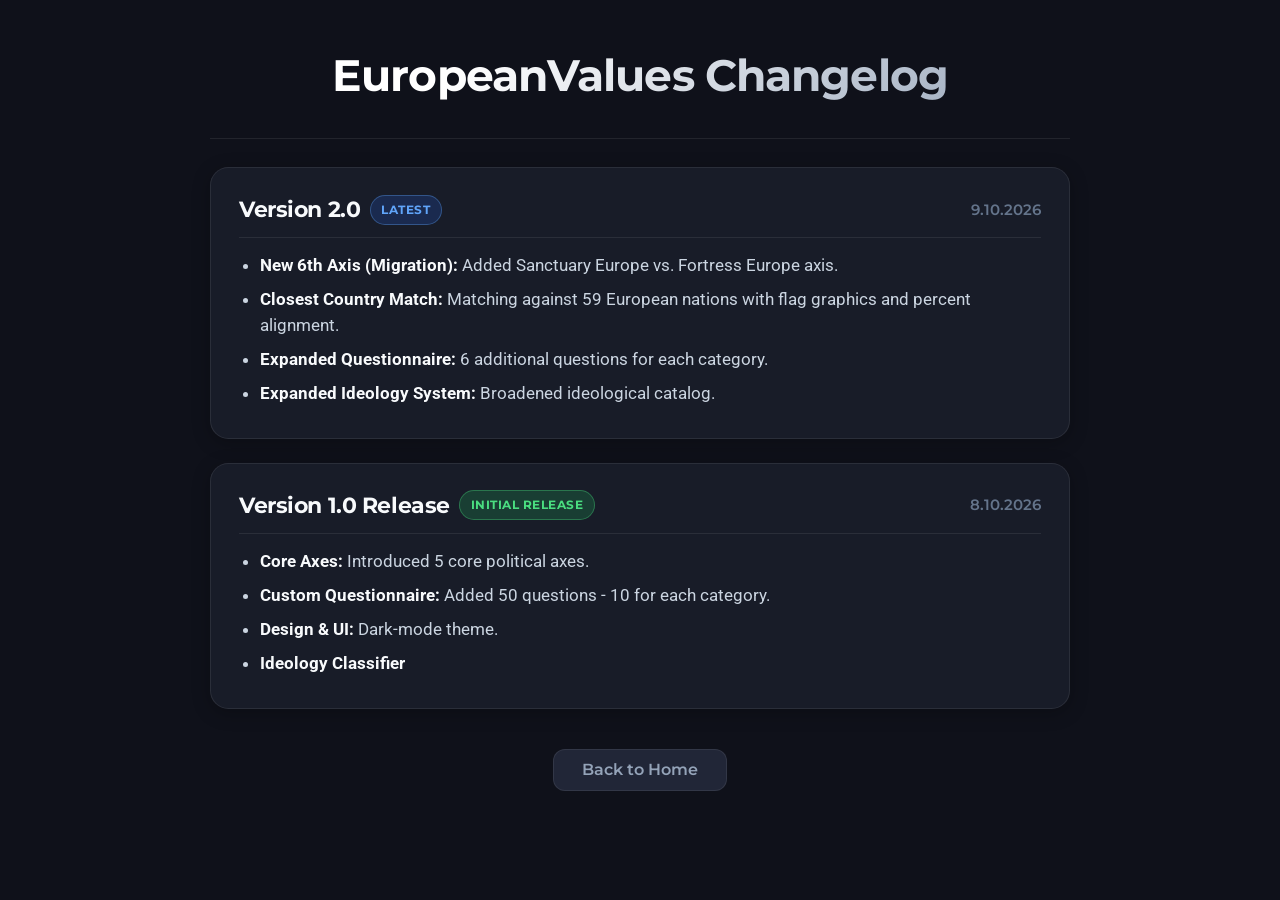
==== changelog.html @ 8a58970c "Add files via upload" ====
<!DOCTYPE html>
<html lang="en">
<head>
    <link href="https://fonts.googleapis.com/css?family=Montserrat:300,400,600,700|Roboto:400,500,700" rel="stylesheet">
    <link href="style.css" rel="stylesheet" type="text/css">
    <title>EuropeanValues - Changelog</title>
    <link rel="icon" type="x-icon" href="icon.svg">
    <link rel="shortcut icon" type="x-icon" href="icon.svg">
    <meta charset="utf-8">
    <meta name="viewport" content="width=device-width, initial-scale=1.0">
    <style>
        .changelog-container {
            display: flex;
            flex-direction: column;
            gap: 1.5rem;
            margin-top: 1.75rem;
            margin-bottom: 2.5rem;
        }
        .changelog-card {
            background-color: var(--bg-surface);
            border: 1px solid var(--border-subtle);
            border-radius: 1.15rem;
            padding: 1.5rem 1.75rem;
            box-shadow: 0 4px 18px rgba(0, 0, 0, 0.25);
            transition: border-color 0.2s ease, transform 0.2s ease;
        }
        .changelog-card:hover {
            border-color: var(--border-active);
        }
        .changelog-header {
            display: flex;
            justify-content: space-between;
            align-items: center;
            flex-wrap: wrap;
            gap: 0.5rem;
            margin-bottom: 0.85rem;
            border-bottom: 1px solid var(--border-subtle);
            padding-bottom: 0.65rem;
        }
        .changelog-title {
            font-family: 'Montserrat', sans-serif;
            font-size: 1.35rem;
            font-weight: 700;
            color: var(--text-primary);
            margin: 0;
            display: flex;
            align-items: center;
            gap: 0.6rem;
        }
        .tag-badge {
            font-size: 0.78rem;
            font-weight: 700;
            padding: 0.25rem 0.65rem;
            border-radius: 9999px;
            text-transform: uppercase;
            letter-spacing: 0.04em;
        }
        .tag-latest {
            background-color: rgba(37, 99, 235, 0.2);
            color: #60a5fa;
            border: 1px solid rgba(96, 165, 250, 0.35);
        }
        .tag-release {
            background-color: rgba(34, 197, 94, 0.2);
            color: #4ade80;
            border: 1px solid rgba(74, 222, 128, 0.35);
        }
        .changelog-date {
            font-family: 'Montserrat', sans-serif;
            font-size: 0.95rem;
            font-weight: 600;
            color: var(--text-muted);
        }
        .changelog-list {
            margin: 0;
            padding-left: 1.3rem;
            color: var(--text-primary);
        }
        .changelog-list li {
            margin-bottom: 0.5rem;
            line-height: 1.55;
            color: #cbd5e1;
        }
        .changelog-list li b {
            color: var(--text-primary);
        }
    </style>
</head>
<body>
    <h1>EuropeanValues <span class="version-badge">Changelog</span></h1>
    <hr>

    <div class="changelog-container">

        <div class="changelog-card">
            <div class="changelog-header">
                <h3 class="changelog-title">
                    Version 2.0
                    <span class="tag-badge tag-latest">Latest</span>
                </h3>
                <span class="changelog-date">9.10.2026</span>
            </div>
            <ul class="changelog-list">
                <li><b>New 6th Axis (Migration):</b> Added Sanctuary Europe vs. Fortress Europe axis.</li>
                <li><b>Closest Country Match:</b> Matching against 59 European nations with flag graphics and percent alignment.</li>
                <li><b>Expanded Questionnaire:</b> 6 additional questions for each category.</li>
                <li><b>Expanded Ideology System:</b> Broadened ideological catalog.</li>
            </ul>
        </div>

        <div class="changelog-card">
            <div class="changelog-header">
                <h3 class="changelog-title">
                    Version 1.0 Release
                    <span class="tag-badge tag-release">Initial Release</span>
                </h3>
                <span class="changelog-date">8.10.2026</span>
            </div>
            <ul class="changelog-list">
                <li><b>Core Axes:</b> Introduced 5 core political axes.</li>
                <li><b>Custom Questionnaire:</b> Added 50 questions - 10 for each category.</li>
                <li><b>Design & UI:</b> Dark-mode theme.</li>
                <li><b>Ideology Classifier</b></li>
            </ul>
        </div>

    </div>

    <div class="small-button-container" style="gap: 0.85rem;">
        <button class="small_button" onclick="location.href='index.html';">Back to Home</button>
    </div>
</body>
</html>
---- style.css ----
:root {
    /* Dark Mode Core Theme */
    --bg-base: #0f111a;
    --bg-surface: #181c28;
    --bg-surface-elevated: #212637;
    --border-subtle: rgba(255, 255, 255, 0.08);
    --border-active: rgba(255, 255, 255, 0.18);
    
    --text-primary: #f8fafc;
    --text-secondary: #94a3b8;
    --text-muted: #64748b;
    
    /* Pleasant Axis Colors */
    --color-europeanism: #2563eb;
    --color-euroscepticism: #ea580c;
    --color-socialism: #e11d48;
    --color-liberalism: #f59e0b;
    --color-progressivism: #9333ea;
    --color-conservatism: #0284c7;
    --color-ecologism: #059669;
    --color-productivism: #64748b;
    --color-atlanticism: #0ea5e9;
    --color-continentalism: #7c3aed;

    /* Quiz Button Palette */
    --btn-strongly-agree: #16a34a;
    --btn-agree: #22c55e;
    --btn-neutral: #64748b;
    --btn-disagree: #f87171;
    --btn-strongly-disagree: #dc2626;
}

* {
    box-sizing: border-box;
    margin: 0;
    padding: 0;
}

html {
    background-color: var(--bg-base);
    color: var(--text-primary);
    font-family: 'Roboto', -apple-system, BlinkMacSystemFont, 'Segoe UI', sans-serif;
    min-height: 100vh;
}

body {
    max-width: 900px;
    margin: 0 auto;
    padding: 2.5rem 1.25rem 4rem;
    color: var(--text-primary);
    font-size: 1.05rem;
    line-height: 1.6;
}

/* Typography */
h1, h2, h3 {
    font-family: 'Montserrat', sans-serif;
    font-weight: 700;
    color: var(--text-primary);
    letter-spacing: -0.02em;
}

h1 {
    font-size: 2.75rem;
    text-align: center;
    margin-bottom: 0.5rem;
    background: linear-gradient(135deg, #ffffff 30%, #94a3b8 100%);
    -webkit-background-clip: text;
    -webkit-text-fill-color: transparent;
}

h2 {
    font-size: 1.5rem;
    margin-top: 2rem;
    margin-bottom: 0.75rem;
}

hr {
    border: 0;
    height: 1px;
    background: var(--border-subtle);
    margin: 1.75rem 0;
}

p {
    color: var(--text-secondary);
    margin-bottom: 1rem;
}

a {
    color: #60a5fa;
    text-decoration: none;
    transition: color 0.2s;
}

a:hover {
    color: #93c5fd;
    text-decoration: underline;
}

/* Quiz Card & Question */
.question-card, p.question {
    background-color: var(--bg-surface);
    border: 1px solid var(--border-subtle);
    border-radius: 1.25rem;
    padding: 2.25rem 1.75rem;
    min-height: 160px;
    font-family: 'Montserrat', sans-serif;
    font-size: 1.45rem;
    font-weight: 500;
    line-height: 1.45;
    color: var(--text-primary);
    display: flex;
    justify-content: center;
    align-items: center;
    text-align: center;
    box-shadow: 0 10px 30px -10px rgba(0, 0, 0, 0.5);
    margin: 1.5rem 0 2rem;
}

#question-number {
    text-align: center;
    color: var(--text-secondary);
    font-size: 1.1rem;
    font-weight: 400;
    margin-top: 0.5rem;
}

/* Buttons */
.button-container {
    display: flex;
    flex-direction: column;
    gap: 0.85rem;
    max-width: 620px;
    margin: 0 auto;
}

.button {
    font-family: 'Montserrat', sans-serif;
    font-size: 1.15rem;
    font-weight: 600;
    padding: 1rem 1.5rem;
    border: none;
    border-radius: 0.85rem;
    color: #ffffff;
    cursor: pointer;
    text-align: center;
    text-decoration: none;
    display: block;
    width: 100%;
    transition: transform 0.15s ease, filter 0.15s ease, box-shadow 0.15s ease;
    box-shadow: 0 4px 14px rgba(0, 0, 0, 0.3);
}

.button:hover {
    transform: translateY(-2px);
    filter: brightness(1.1);
    box-shadow: 0 6px 20px rgba(0, 0, 0, 0.4);
}

.button:active {
    transform: translateY(0);
}

.small-button-container {
    display: flex;
    justify-content: center;
    margin-top: 1.25rem;
}

.small_button, .small_button_off {
    font-family: 'Montserrat', sans-serif;
    font-size: 1rem;
    font-weight: 600;
    padding: 0.65rem 1.75rem;
    border-radius: 0.75rem;
    border: 1px solid var(--border-subtle);
    background-color: var(--bg-surface-elevated);
    color: var(--text-secondary);
    cursor: pointer;
    transition: all 0.2s;
}

.small_button:hover {
    color: var(--text-primary);
    background-color: #2b3248;
    border-color: var(--border-active);
}

.small_button_off {
    opacity: 0.35;
    cursor: not-allowed;
}

/* Result Axis Bars (FIXED & REDESIGNED) */
.axis-wrapper {
    margin-bottom: 2rem;
}

.axis-title {
    font-size: 1.2rem;
    margin-bottom: 0.6rem;
    display: flex;
    justify-content: space-between;
    align-items: baseline;
}

.axis-title span.weight-300 {
    font-weight: 400;
    color: #60a5fa;
    font-size: 1.05rem;
}

div.axis {
    width: 100%;
    display: flex;
    align-items: center;
    gap: 1rem;
}

.axis-icon {
    width: 64px;
    height: 64px;
    flex-shrink: 0;
    border: none;
    background: transparent;
    padding: 0;
    box-shadow: none;
    border-radius: 0;
    display: block;
}

/* Unified pill track */
.axis-track {
    flex: 1;
    height: 48px;
    background-color: var(--bg-surface);
    border: 1px solid var(--border-subtle);
    border-radius: 9999px;
    overflow: hidden;
    display: flex;
    box-shadow: inset 0 2px 5px rgba(0, 0, 0, 0.4);
}

div.bar {
    height: 100%;
    display: flex;
    align-items: center;
    box-sizing: border-box;
    transition: width 0.5s cubic-bezier(0.4, 0, 0.2, 1);
    position: relative;
}

div.bar:first-child {
    justify-content: flex-start;
    padding-left: 1rem;
}

div.bar:last-child {
    justify-content: flex-end;
    padding-right: 1rem;
}

div.text-wrapper {
    font-family: 'Montserrat', sans-serif;
    font-size: 1.05rem;
    font-weight: 700;
    color: #ffffff;
    white-space: nowrap;
    text-shadow: 0 1px 3px rgba(0, 0, 0, 0.5);
    user-select: none;
}

/* Axis Color Accents */
div.europeanism    { background-color: var(--color-europeanism); }
div.euroscepticism  { background-color: var(--color-euroscepticism); }
div.socialism      { background-color: var(--color-socialism); }
div.liberalism     { background-color: var(--color-liberalism); }
div.progressivism  { background-color: var(--color-progressivism); }
div.conservatism   { background-color: var(--color-conservatism); }
div.ecologism      { background-color: var(--color-ecologism); }
div.productivism   { background-color: var(--color-productivism); }
div.atlanticism    { background-color: var(--color-atlanticism); }
div.continentalism { background-color: var(--color-continentalism); }

/* Liberalism text contrast */
div.liberalism div.text-wrapper {
    color: #1a1a1a;
    text-shadow: none;
}

/* Info Cards & Index Descriptions */
.values-grid {
    display: grid;
    grid-template-columns: repeat(auto-fit, minmax(360px, 1fr));
    gap: 1rem;
    margin-top: 1.5rem;
}

.value-card {
    background-color: var(--bg-surface);
    border: 1px solid var(--border-subtle);
    border-radius: 1rem;
    padding: 1.25rem;
    box-shadow: 0 4px 15px rgba(0, 0, 0, 0.2);
}

.value-card b {
    display: inline-block;
    font-size: 1.15rem;
    margin-bottom: 0.35rem;
}

#banner {
    display: block;
    max-width: 100%;
    height: auto;
    border-radius: 1rem;
    border: 1px solid var(--border-subtle);
    margin: 2rem auto;
    box-shadow: 0 12px 36px rgba(0, 0, 0, 0.5);
}

@media (max-width: 600px) {
    body { padding: 1.5rem 1rem 3rem; }
    h1 { font-size: 2.1rem; }
    .question-card, p.question { font-size: 1.15rem; padding: 1.5rem 1rem; }
    .axis-icon { width: 48px; height: 48px; }
    .axis-track { height: 40px; }
    div.text-wrapper { font-size: 0.9rem; }
    .values-grid { grid-template-columns: 1fr; }
}
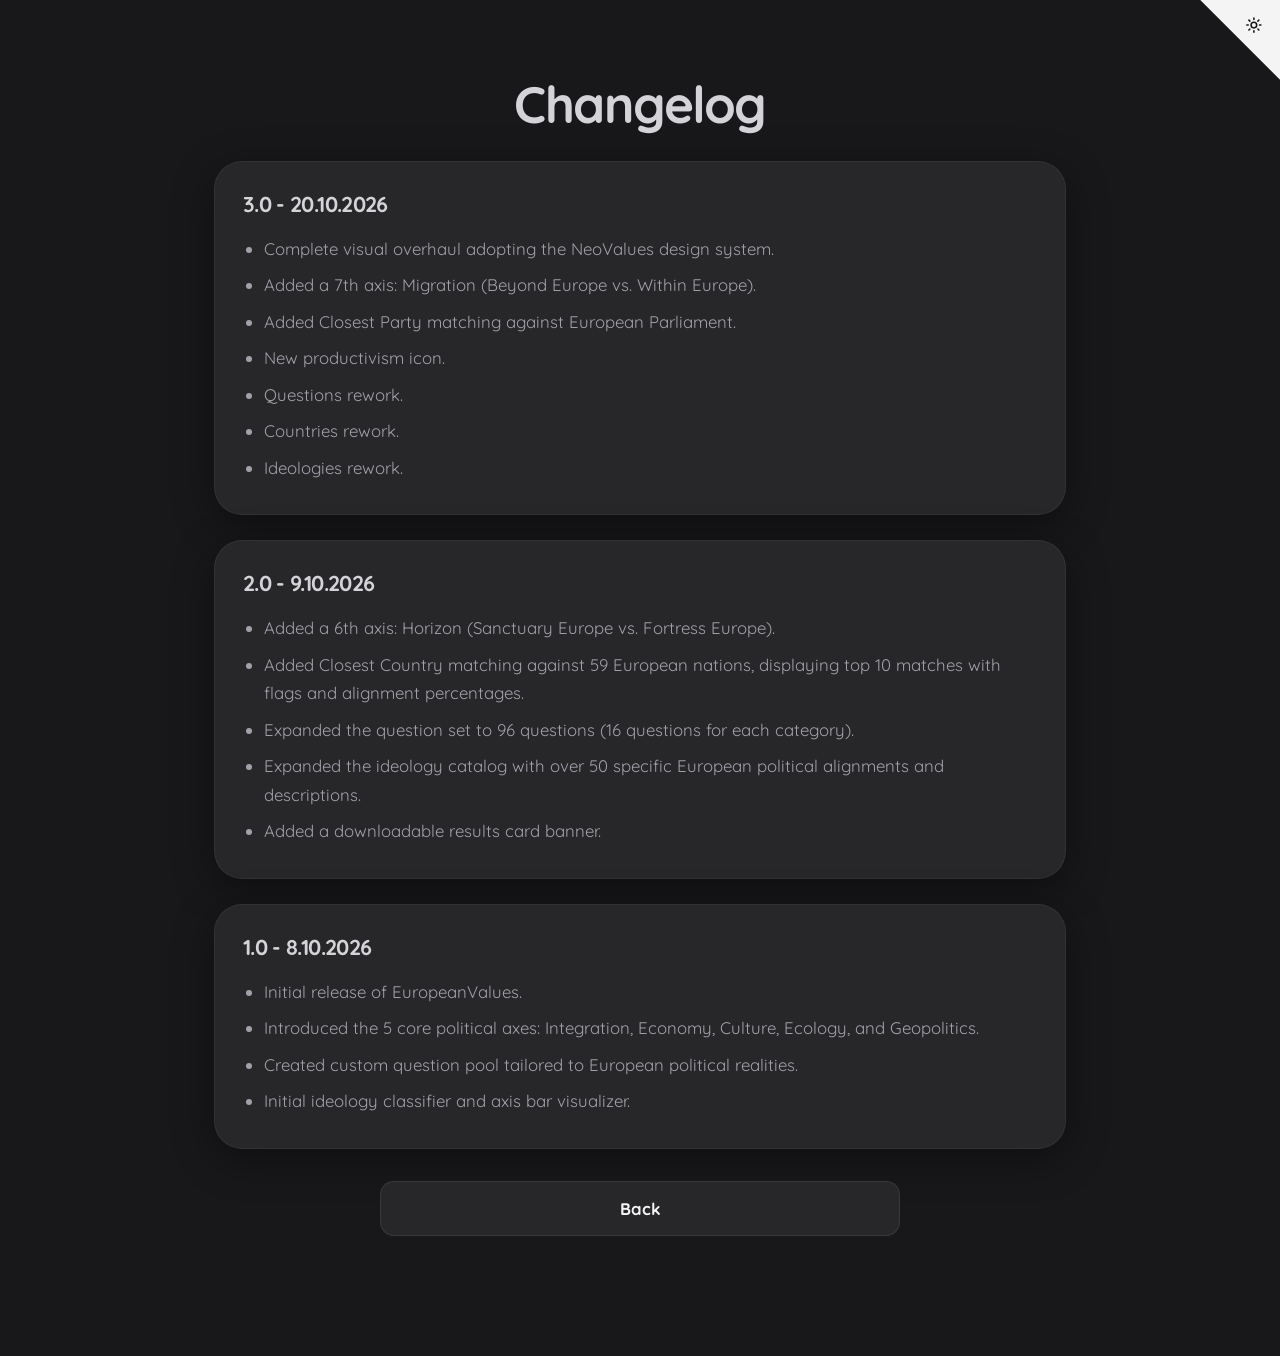
==== commit 038b183b: "Update changelog.html" ====
--- a/changelog.html
+++ b/changelog.html
@@ -1,133 +1,68 @@
 <!DOCTYPE html>
 <html lang="en">
 <head>
-    <link href="https://fonts.googleapis.com/css?family=Montserrat:300,400,600,700|Roboto:400,500,700" rel="stylesheet">
-    <link href="style.css" rel="stylesheet" type="text/css">
-    <title>EuropeanValues - Changelog</title>
-    <link rel="icon" type="x-icon" href="icon.svg">
-    <link rel="shortcut icon" type="x-icon" href="icon.svg">
     <meta charset="utf-8">
     <meta name="viewport" content="width=device-width, initial-scale=1.0">
-    <style>
-        .changelog-container {
-            display: flex;
-            flex-direction: column;
-            gap: 1.5rem;
-            margin-top: 1.75rem;
-            margin-bottom: 2.5rem;
-        }
-        .changelog-card {
-            background-color: var(--bg-surface);
-            border: 1px solid var(--border-subtle);
-            border-radius: 1.15rem;
-            padding: 1.5rem 1.75rem;
-            box-shadow: 0 4px 18px rgba(0, 0, 0, 0.25);
-            transition: border-color 0.2s ease, transform 0.2s ease;
-        }
-        .changelog-card:hover {
-            border-color: var(--border-active);
-        }
-        .changelog-header {
-            display: flex;
-            justify-content: space-between;
-            align-items: center;
-            flex-wrap: wrap;
-            gap: 0.5rem;
-            margin-bottom: 0.85rem;
-            border-bottom: 1px solid var(--border-subtle);
-            padding-bottom: 0.65rem;
-        }
-        .changelog-title {
-            font-family: 'Montserrat', sans-serif;
-            font-size: 1.35rem;
-            font-weight: 700;
-            color: var(--text-primary);
-            margin: 0;
-            display: flex;
-            align-items: center;
-            gap: 0.6rem;
-        }
-        .tag-badge {
-            font-size: 0.78rem;
-            font-weight: 700;
-            padding: 0.25rem 0.65rem;
-            border-radius: 9999px;
-            text-transform: uppercase;
-            letter-spacing: 0.04em;
-        }
-        .tag-latest {
-            background-color: rgba(37, 99, 235, 0.2);
-            color: #60a5fa;
-            border: 1px solid rgba(96, 165, 250, 0.35);
-        }
-        .tag-release {
-            background-color: rgba(34, 197, 94, 0.2);
-            color: #4ade80;
-            border: 1px solid rgba(74, 222, 128, 0.35);
-        }
-        .changelog-date {
-            font-family: 'Montserrat', sans-serif;
-            font-size: 0.95rem;
-            font-weight: 600;
-            color: var(--text-muted);
-        }
-        .changelog-list {
-            margin: 0;
-            padding-left: 1.3rem;
-            color: var(--text-primary);
-        }
-        .changelog-list li {
-            margin-bottom: 0.5rem;
-            line-height: 1.55;
-            color: #cbd5e1;
-        }
-        .changelog-list li b {
-            color: var(--text-primary);
-        }
-    </style>
+    <title>EuropeanValues - Changelog</title>
+    <link href="style.css" rel="stylesheet" type="text/css">
+    <link rel="icon" type="image/svg+xml" href="icon.svg">
+    <link rel="shortcut icon" type="image/svg+xml" href="icon.svg">
+    <script src="theme.js"></script>
 </head>
 <body>
-    <h1>EuropeanValues <span class="version-badge">Changelog</span></h1>
-    <hr>
+    <button class="theme-toggle-corner" onclick="toggleTheme()" aria-label="Toggle light/dark mode">
+        <svg width="80" height="80" viewBox="0 0 250 250" aria-hidden="true">
+            <path d="M0,0 L250,250 L250,0 Z"></path>
+            <g class="icon-sun" transform="translate(142, 52) scale(2.2)">
+                <circle cx="12" cy="12" r="4"></circle>
+                <path d="M12 2v2M12 20v2M4.93 4.93l1.41 1.41M17.66 17.66l1.41 1.41M2 12h2M20 12h2M6.34 17.66l-1.41 1.41M19.07 4.93l-1.41 1.41"></path>
+            </g>
+            <g class="icon-moon" transform="translate(142, 52) scale(2.2)">
+                <path d="M12 3a6 6 0 0 0 9 9 9 9 0 1 1-9-9Z"></path>
+            </g>
+        </svg>
+    </button>
 
-    <div class="changelog-container">
+    <div class="main-container">
+        <h1 style="margin-top: 1rem;">Changelog</h1>
 
-        <div class="changelog-card">
-            <div class="changelog-header">
-                <h3 class="changelog-title">
-                    Version 2.0
-                    <span class="tag-badge tag-latest">Latest</span>
-                </h3>
-                <span class="changelog-date">9.10.2026</span>
-            </div>
-            <ul class="changelog-list">
-                <li><b>New 6th Axis (Migration):</b> Added Sanctuary Europe vs. Fortress Europe axis.</li>
-                <li><b>Closest Country Match:</b> Matching against 59 European nations with flag graphics and percent alignment.</li>
-                <li><b>Expanded Questionnaire:</b> 6 additional questions for each category.</li>
-                <li><b>Expanded Ideology System:</b> Broadened ideological catalog.</li>
+        <div class="description-box">
+            <h3>3.0 - 20.10.2026</h3>
+            <ul>
+                <li>Complete visual overhaul adopting the NeoValues design system.</li>
+                <li>Added a 7th axis: Migration (Beyond Europe vs. Within Europe).</li>
+                <li>Added Closest Party matching against European Parliament.</li>
+                <li>New productivism icon.</li>
+                <li>Questions rework.</li>
+                <li>Countries rework.</li>
+                <li>Ideologies rework.</li>
             </ul>
         </div>
 
-        <div class="changelog-card">
-            <div class="changelog-header">
-                <h3 class="changelog-title">
-                    Version 1.0 Release
-                    <span class="tag-badge tag-release">Initial Release</span>
-                </h3>
-                <span class="changelog-date">8.10.2026</span>
-            </div>
-            <ul class="changelog-list">
-                <li><b>Core Axes:</b> Introduced 5 core political axes.</li>
-                <li><b>Custom Questionnaire:</b> Added 50 questions - 10 for each category.</li>
-                <li><b>Design & UI:</b> Dark-mode theme.</li>
-                <li><b>Ideology Classifier</b></li>
+        <div class="description-box">
+            <h3>2.0 - 9.10.2026</h3>
+            <ul>
+                <li>Added a 6th axis: Horizon (Sanctuary Europe vs. Fortress Europe).</li>
+                <li>Added Closest Country matching against 59 European nations, displaying top 10 matches with flags and alignment percentages.</li>
+                <li>Expanded the question set to 96 questions (16 questions for each category).</li>
+                <li>Expanded the ideology catalog with over 50 specific European political alignments and descriptions.</li>
+                <li>Added a downloadable results card banner.</li>
             </ul>
         </div>
 
-    </div>
+        <div class="description-box">
+            <h3>1.0 - 8.10.2026</h3>
+            <ul>
+                <li>Initial release of EuropeanValues.</li>
+                <li>Introduced the 5 core political axes: Integration, Economy, Culture, Ecology, and Geopolitics.</li>
+                <li>Created custom question pool tailored to European political realities.</li>
+                <li>Initial ideology classifier and axis bar visualizer.</li>
+            </ul>
+        </div>
 
-    <div class="small-button-container" style="gap: 0.85rem;">
-        <button class="small_button" onclick="location.href='index.html';">Back to Home</button>
+        <div class="button-container" style="margin-top: 2rem;">
+            <button onclick="location.href='index.html'">Back</button>
+        </div>
     </div>
 </body>
 </html>
--- a/style.css
+++ b/style.css
@@ -1,96 +1,195 @@
+@import url('https://fonts.googleapis.com/css2?family=Quicksand:wght@300;400;500;600;700&display=swap');
+
 :root {
-    /* Dark Mode Core Theme */
-    --bg-base: #0f111a;
-    --bg-surface: #181c28;
-    --bg-surface-elevated: #212637;
-    --border-subtle: rgba(255, 255, 255, 0.08);
+    --bg-color: #18181b;
+    --card-bg: #27272a;
+    --card-bg-elevated: #323238;
+    --text-primary: #f4f4f5;
+    --text-dim: #a1a1aa;
+    --text-muted: #71717a;
+    --accent-primary: #d4d4d8;
+    --accent-soft: #71717a;
+    --border-color: rgba(255, 255, 255, 0.08);
     --border-active: rgba(255, 255, 255, 0.18);
-    
-    --text-primary: #f8fafc;
-    --text-secondary: #94a3b8;
-    --text-muted: #64748b;
-    
-    /* Pleasant Axis Colors */
+    --card-border: rgba(255, 255, 255, 0.05);
+    --radius-lg: 28px;
+    --radius-sm: 14px;
+    --soft-shadow: 0 10px 40px rgba(0, 0, 0, 0.4);
+    --hover-shadow: rgba(255, 255, 255, 0.1);
+    --corner-fill: #f4f4f5;
+    --corner-color: #18181b;
+    --smooth-transition: all 0.35s cubic-bezier(0.23, 1, 0.32, 1);
+
     --color-europeanism: #2563eb;
     --color-euroscepticism: #ea580c;
     --color-socialism: #e11d48;
-    --color-liberalism: #f59e0b;
+    --color-liberalism: #e0920a;
     --color-progressivism: #9333ea;
     --color-conservatism: #0284c7;
     --color-ecologism: #059669;
     --color-productivism: #64748b;
     --color-atlanticism: #0ea5e9;
     --color-continentalism: #7c3aed;
-
-    /* Quiz Button Palette */
-    --btn-strongly-agree: #16a34a;
-    --btn-agree: #22c55e;
-    --btn-neutral: #64748b;
-    --btn-disagree: #f87171;
-    --btn-strongly-disagree: #dc2626;
-}
-
-* {
+    --color-sanctuary: #06b6d4;
+    --color-fortress: #b91c1c;
+    --color-beyondeurope: #0d9488;
+    --color-withineurope: #b45309;
+
+    --btn-strongly-agree: #408d3d;
+    --btn-agree: #6dd169;
+    --btn-neutral: #5e5e5e;
+    --btn-disagree: #dd8080;
+    --btn-strongly-disagree: #aa3333;
+}
+
+[data-theme="light"] {
+    --bg-color: #f4f4f6;
+    --card-bg: #ffffff;
+    --card-bg-elevated: #e4e4e7;
+    --text-primary: #18181b;
+    --text-dim: #71717a;
+    --text-muted: #a1a1aa;
+    --accent-primary: #27272a;
+    --accent-soft: #e4e4e7;
+    --border-color: rgba(0, 0, 0, 0.09);
+    --border-active: rgba(0, 0, 0, 0.18);
+    --card-border: rgba(0, 0, 0, 0.06);
+    --soft-shadow: 0 10px 30px rgba(0, 0, 0, 0.06);
+    --hover-shadow: rgba(0, 0, 0, 0.12);
+    --corner-fill: #18181b;
+    --corner-color: #f4f4f6;
+}
+
+*, *::before, *::after {
     box-sizing: border-box;
-    margin: 0;
-    padding: 0;
 }
 
 html {
-    background-color: var(--bg-base);
-    color: var(--text-primary);
-    font-family: 'Roboto', -apple-system, BlinkMacSystemFont, 'Segoe UI', sans-serif;
+    background-color: var(--bg-color);
+    color: var(--text-primary);
+    font-family: 'Quicksand', sans-serif;
     min-height: 100vh;
+    scroll-behavior: smooth;
+    transition: background-color 0.35s ease, color 0.35s ease;
 }
 
 body {
+    margin: 0 auto;
+    padding: 3rem 1.5rem 5rem;
     max-width: 900px;
-    margin: 0 auto;
-    padding: 2.5rem 1.25rem 4rem;
     color: var(--text-primary);
     font-size: 1.05rem;
     line-height: 1.6;
-}
-
-/* Typography */
-h1, h2, h3 {
-    font-family: 'Montserrat', sans-serif;
-    font-weight: 700;
-    color: var(--text-primary);
-    letter-spacing: -0.02em;
+    display: flex;
+    flex-direction: column;
+    align-items: stretch;
+}
+
+.theme-toggle-corner {
+    position: fixed;
+    top: 0;
+    right: 0;
+    width: 80px;
+    height: 80px;
+    border: 0;
+    background: transparent;
+    cursor: pointer;
+    z-index: 9999;
+    padding: 0;
+    line-height: 0;
+    clip-path: polygon(0 0, 100% 0, 100% 100%);
+    outline: none;
+    -webkit-tap-highlight-color: transparent;
+    user-select: none;
+}
+
+.theme-toggle-corner:focus,
+.theme-toggle-corner:focus-visible,
+.theme-toggle-corner:active {
+    outline: none;
+    box-shadow: none;
+}
+
+.theme-toggle-corner svg {
+    width: 100%;
+    height: 100%;
+    fill: var(--corner-fill);
+    color: var(--corner-color);
+    transition: var(--smooth-transition);
+}
+
+.theme-toggle-corner:hover svg {
+    transform: scale(1.06);
+}
+
+.theme-toggle-corner .icon-sun,
+.theme-toggle-corner .icon-moon {
+    fill: none;
+    stroke: currentColor;
+    stroke-width: 2.2;
+    stroke-linecap: round;
+    stroke-linejoin: round;
+}
+
+.theme-toggle-corner .icon-sun { display: block; }
+.theme-toggle-corner .icon-moon { display: none; }
+[data-theme="light"] .theme-toggle-corner .icon-sun { display: none; }
+[data-theme="light"] .theme-toggle-corner .icon-moon { display: block; }
+
+h1, h2, h3, h4 {
+    font-family: 'Quicksand', sans-serif;
+    font-weight: 700;
+    color: var(--text-primary);
+    letter-spacing: -0.03em;
+    margin-top: 0;
 }
 
 h1 {
-    font-size: 2.75rem;
+    font-size: 3.2rem;
     text-align: center;
     margin-bottom: 0.5rem;
-    background: linear-gradient(135deg, #ffffff 30%, #94a3b8 100%);
-    -webkit-background-clip: text;
-    -webkit-text-fill-color: transparent;
+    color: var(--accent-primary);
+    letter-spacing: -1.5px;
+}
+
+h1 .version-badge {
+    display: inline-block;
+    font-size: 1rem;
+    font-weight: 600;
+    color: var(--text-dim);
+    background-color: var(--card-bg);
+    border: 1px solid var(--border-color);
+    border-radius: 9999px;
+    padding: 0.2rem 0.75rem;
+    vertical-align: middle;
+    margin-left: 0.5rem;
+    letter-spacing: normal;
 }
 
 h2 {
-    font-size: 1.5rem;
-    margin-top: 2rem;
-    margin-bottom: 0.75rem;
+    font-size: 1.7rem;
+    margin-top: 2.5rem;
+    margin-bottom: 0.85rem;
+    color: var(--accent-primary);
 }
 
 hr {
     border: 0;
     height: 1px;
-    background: var(--border-subtle);
-    margin: 1.75rem 0;
+    background: var(--border-color);
+    margin: 2rem 0;
 }
 
 p {
-    color: var(--text-secondary);
-    margin-bottom: 1rem;
+    color: var(--text-dim);
+    margin-bottom: 1.25rem;
+    line-height: 1.65;
 }
 
 a {
     color: #60a5fa;
     text-decoration: none;
-    transition: color 0.2s;
+    transition: var(--smooth-transition);
 }
 
 a:hover {
@@ -98,115 +197,182 @@
     text-decoration: underline;
 }
 
-/* Quiz Card & Question */
-.question-card, p.question {
-    background-color: var(--bg-surface);
-    border: 1px solid var(--border-subtle);
-    border-radius: 1.25rem;
-    padding: 2.25rem 1.75rem;
-    min-height: 160px;
-    font-family: 'Montserrat', sans-serif;
-    font-size: 1.45rem;
+.description-box {
+    background-color: var(--card-bg);
+    padding: 24px 28px;
+    border-radius: var(--radius-lg);
+    line-height: 1.7;
+    border: 1px solid var(--card-border);
+    box-shadow: var(--soft-shadow);
+    margin-top: 15px;
+    margin-bottom: 25px;
+    box-sizing: border-box;
+}
+
+.description-box h3 {
+    margin-top: 0;
+    margin-bottom: 12px;
+    font-size: 1.35rem;
+    color: var(--accent-primary);
+}
+
+.description-box ul {
+    margin: 0;
+    padding-left: 1.3rem;
+}
+
+.description-box li {
+    margin-bottom: 0.5rem;
+    color: var(--text-dim);
+}
+
+.description-box li strong {
+    color: var(--text-primary);
+}
+
+.question-card, p.question, #question, #question-text {
+    background-color: var(--card-bg);
+    border: 1px solid var(--card-border);
+    border-radius: var(--radius-lg);
+    padding: 2.5rem 2rem;
+    min-height: 140px;
+    font-family: 'Quicksand', sans-serif;
+    font-size: 1.4rem;
     font-weight: 500;
-    line-height: 1.45;
+    line-height: 1.5;
     color: var(--text-primary);
     display: flex;
     justify-content: center;
     align-items: center;
     text-align: center;
-    box-shadow: 0 10px 30px -10px rgba(0, 0, 0, 0.5);
-    margin: 1.5rem 0 2rem;
+    box-shadow: var(--soft-shadow);
+    margin: 1.75rem auto 2.25rem;
+    width: 100%;
+    max-width: 820px;
 }
 
 #question-number {
     text-align: center;
-    color: var(--text-secondary);
-    font-size: 1.1rem;
-    font-weight: 400;
-    margin-top: 0.5rem;
-}
-
-/* Buttons */
+    color: var(--text-dim);
+    font-size: 1rem;
+    font-weight: 700;
+    text-transform: uppercase;
+    letter-spacing: 0.06em;
+    margin-top: 0.25rem;
+    margin-bottom: 0.5rem;
+}
+
 .button-container {
     display: flex;
     flex-direction: column;
-    gap: 0.85rem;
-    max-width: 620px;
-    margin: 0 auto;
-}
-
-.button {
-    font-family: 'Montserrat', sans-serif;
-    font-size: 1.15rem;
-    font-weight: 600;
-    padding: 1rem 1.5rem;
-    border: none;
-    border-radius: 0.85rem;
-    color: #ffffff;
+    gap: 12px;
+    width: 100%;
+    max-width: 520px;
+    margin: 0 auto 2.5rem;
+}
+
+.button, button {
+    font-family: 'Quicksand', sans-serif;
+    font-size: 1.05rem;
+    font-weight: 700;
+    padding: 16px 24px;
+    background-color: var(--card-bg);
+    border: 1px solid var(--border-color);
+    border-radius: var(--radius-sm);
+    color: var(--text-primary);
     cursor: pointer;
     text-align: center;
     text-decoration: none;
     display: block;
     width: 100%;
-    transition: transform 0.15s ease, filter 0.15s ease, box-shadow 0.15s ease;
-    box-shadow: 0 4px 14px rgba(0, 0, 0, 0.3);
-}
-
-.button:hover {
+    transition: var(--smooth-transition);
+}
+
+.button:hover, button:hover {
+    background-color: var(--text-primary);
+    color: var(--bg-color);
     transform: translateY(-2px);
-    filter: brightness(1.1);
-    box-shadow: 0 6px 20px rgba(0, 0, 0, 0.4);
-}
-
-.button:active {
+    box-shadow: 0 5px 15px var(--hover-shadow);
+}
+
+.button:active, button:active {
     transform: translateY(0);
 }
 
+.quiz-button {
+    color: #ffffff !important;
+    border: 1px solid rgba(255, 255, 255, 0.12);
+    box-shadow: 0 4px 14px rgba(0, 0, 0, 0.25);
+}
+
+.quiz-button:hover {
+    transform: translateY(-2px);
+    filter: brightness(1.12);
+    box-shadow: 0 6px 20px rgba(0, 0, 0, 0.35);
+    color: #ffffff !important;
+}
+
 .small-button-container {
     display: flex;
     justify-content: center;
-    margin-top: 1.25rem;
+    gap: 12px;
+    margin-top: 1.5rem;
 }
 
 .small_button, .small_button_off {
-    font-family: 'Montserrat', sans-serif;
-    font-size: 1rem;
-    font-weight: 600;
-    padding: 0.65rem 1.75rem;
-    border-radius: 0.75rem;
-    border: 1px solid var(--border-subtle);
-    background-color: var(--bg-surface-elevated);
-    color: var(--text-secondary);
+    font-family: 'Quicksand', sans-serif;
+    font-size: 0.95rem;
+    font-weight: 700;
+    padding: 0.75rem 1.85rem;
+    border-radius: var(--radius-sm);
+    border: 1px solid var(--border-color);
+    background-color: var(--card-bg);
+    color: var(--text-primary);
     cursor: pointer;
-    transition: all 0.2s;
+    transition: var(--smooth-transition);
+    box-shadow: 0 2px 8px rgba(0, 0, 0, 0.2);
+    width: auto;
+    display: inline-block;
 }
 
 .small_button:hover {
-    color: var(--text-primary);
-    background-color: #2b3248;
-    border-color: var(--border-active);
+    background-color: var(--text-primary);
+    color: var(--bg-color);
+    transform: translateY(-2px);
+    box-shadow: 0 5px 15px var(--hover-shadow);
 }
 
 .small_button_off {
     opacity: 0.35;
     cursor: not-allowed;
-}
-
-/* Result Axis Bars (FIXED & REDESIGNED) */
+    background-color: var(--card-bg);
+    color: var(--text-dim);
+    box-shadow: none;
+}
+
+.small_button_off:hover {
+    transform: none;
+    background-color: var(--card-bg);
+    color: var(--text-dim);
+    box-shadow: none;
+}
+
 .axis-wrapper {
-    margin-bottom: 2rem;
+    margin-bottom: 1.75rem;
 }
 
 .axis-title {
-    font-size: 1.2rem;
-    margin-bottom: 0.6rem;
+    font-size: 1.15rem;
+    font-weight: 700;
+    margin-bottom: 0.5rem;
     display: flex;
     justify-content: space-between;
     align-items: baseline;
+    color: var(--text-primary);
 }
 
 .axis-title span.weight-300 {
-    font-weight: 400;
+    font-weight: 700;
     color: #60a5fa;
     font-size: 1.05rem;
 }
@@ -218,60 +384,81 @@
     gap: 1rem;
 }
 
+.axis-node {
+    display: flex;
+    flex-direction: column;
+    align-items: center;
+    width: 90px;
+    flex-shrink: 0;
+    text-align: center;
+    gap: 0.4rem;
+}
+
+.axis-node-label {
+    font-family: 'Quicksand', sans-serif;
+    font-size: 0.78rem;
+    font-weight: 700;
+    color: var(--text-dim);
+    text-transform: uppercase;
+    letter-spacing: 0.04em;
+    line-height: 1.2;
+    user-select: none;
+    white-space: nowrap;
+}
+
 .axis-icon {
-    width: 64px;
-    height: 64px;
+    width: 80px;
+    height: 80px;
     flex-shrink: 0;
     border: none;
     background: transparent;
     padding: 0;
-    box-shadow: none;
-    border-radius: 0;
     display: block;
-}
-
-/* Unified pill track */
+    filter: drop-shadow(0 5px 15px rgba(0, 0, 0, 0.35));
+    transition: var(--smooth-transition);
+}
+
+.axis-node:hover .axis-icon {
+    transform: scale(1.08);
+}
+
 .axis-track {
     flex: 1;
     height: 48px;
-    background-color: var(--bg-surface);
-    border: 1px solid var(--border-subtle);
+    background-color: var(--card-bg);
+    border: 1px solid var(--border-color);
     border-radius: 9999px;
     overflow: hidden;
     display: flex;
-    box-shadow: inset 0 2px 5px rgba(0, 0, 0, 0.4);
+    box-shadow: inset 0 2px 6px rgba(0, 0, 0, 0.4);
+    position: relative;
 }
 
 div.bar {
     height: 100%;
-    display: flex;
-    align-items: center;
     box-sizing: border-box;
-    transition: width 0.5s cubic-bezier(0.4, 0, 0.2, 1);
-    position: relative;
-}
-
-div.bar:first-child {
-    justify-content: flex-start;
-    padding-left: 1rem;
-}
-
-div.bar:last-child {
-    justify-content: flex-end;
-    padding-right: 1rem;
+    transition: width 0.6s cubic-bezier(0.23, 1, 0.32, 1);
+    position: static;
 }
 
 div.text-wrapper {
-    font-family: 'Montserrat', sans-serif;
+    position: absolute;
+    top: 50%;
+    transform: translateY(-50%);
+    z-index: 10;
+    font-family: 'Quicksand', sans-serif;
     font-size: 1.05rem;
     font-weight: 700;
     color: #ffffff;
     white-space: nowrap;
-    text-shadow: 0 1px 3px rgba(0, 0, 0, 0.5);
+    text-shadow: 0 1px 4px rgba(0, 0, 0, 0.7);
     user-select: none;
-}
-
-/* Axis Color Accents */
+    pointer-events: none;
+}
+
+div.bar:first-child div.text-wrapper { left: 1.25rem; }
+div.bar:last-child div.text-wrapper { right: 1.25rem; }
+
 div.europeanism    { background-color: var(--color-europeanism); }
 div.euroscepticism  { background-color: var(--color-euroscepticism); }
 div.socialism      { background-color: var(--color-socialism); }
@@ -282,51 +469,440 @@
 div.productivism   { background-color: var(--color-productivism); }
 div.atlanticism    { background-color: var(--color-atlanticism); }
 div.continentalism { background-color: var(--color-continentalism); }
-
-/* Liberalism text contrast */
-div.liberalism div.text-wrapper {
-    color: #1a1a1a;
-    text-shadow: none;
-}
-
-/* Info Cards & Index Descriptions */
+div.sanctuary      { background-color: var(--color-sanctuary); }
+div.fortress       { background-color: var(--color-fortress); }
+div.beyondeurope { background-color: var(--color-beyondeurope); }
+div.withineurope { background-color: var(--color-withineurope); }
+
+.label-bubble {
+    display: inline-block;
+    padding: 14px 40px;
+    border-radius: 50px;
+    font-weight: 700;
+    font-size: 1.7rem;
+    color: #ffffff;
+    margin: 15px 0;
+    background-color: var(--card-bg-elevated);
+    box-shadow: 0 4px 20px rgba(0, 0, 0, 0.3);
+    transition: var(--smooth-transition);
+    box-sizing: border-box;
+    text-align: center;
+}
+
 .values-grid {
     display: grid;
     grid-template-columns: repeat(auto-fit, minmax(360px, 1fr));
-    gap: 1rem;
+    gap: 1.25rem;
     margin-top: 1.5rem;
 }
 
 .value-card {
-    background-color: var(--bg-surface);
-    border: 1px solid var(--border-subtle);
-    border-radius: 1rem;
-    padding: 1.25rem;
-    box-shadow: 0 4px 15px rgba(0, 0, 0, 0.2);
+    background-color: var(--card-bg);
+    border: 1px solid var(--card-border);
+    border-radius: var(--radius-lg);
+    padding: 1.75rem;
+    box-shadow: var(--soft-shadow);
+    transition: var(--smooth-transition);
+}
+
+.value-card:hover {
+    border-color: var(--border-active);
+    transform: translateY(-2px);
+    box-shadow: 0 12px 35px var(--hover-shadow);
 }
 
 .value-card b {
     display: inline-block;
-    font-size: 1.15rem;
+    font-size: 1.25rem;
+    font-weight: 700;
     margin-bottom: 0.35rem;
+}
+
+.value-card p {
+    margin-bottom: 0;
+    line-height: 1.6;
 }
 
 #banner {
     display: block;
     max-width: 100%;
     height: auto;
-    border-radius: 1rem;
-    border: 1px solid var(--border-subtle);
+    border-radius: var(--radius-lg);
+    border: 1px solid var(--card-border);
     margin: 2rem auto;
-    box-shadow: 0 12px 36px rgba(0, 0, 0, 0.5);
-}
-
-@media (max-width: 600px) {
-    body { padding: 1.5rem 1rem 3rem; }
-    h1 { font-size: 2.1rem; }
-    .question-card, p.question { font-size: 1.15rem; padding: 1.5rem 1rem; }
-    .axis-icon { width: 48px; height: 48px; }
-    .axis-track { height: 40px; }
-    div.text-wrapper { font-size: 0.9rem; }
-    .values-grid { grid-template-columns: 1fr; }
-}+    box-shadow: var(--soft-shadow);
+}
+
+.countries-section {
+    margin-top: 2.5rem;
+    margin-bottom: 2rem;
+}
+
+.countries-grid {
+    display: grid;
+    grid-template-columns: repeat(auto-fit, minmax(360px, 1fr));
+    gap: 0.95rem;
+    margin-top: 1.5rem;
+}
+
+.country-card {
+    background-color: var(--card-bg);
+    border: 1px solid var(--card-border);
+    border-radius: var(--radius-sm);
+    padding: 0.95rem 1.25rem;
+    display: flex;
+    align-items: center;
+    gap: 1rem;
+    box-shadow: var(--soft-shadow);
+    transition: var(--smooth-transition);
+}
+
+.country-card:hover {
+    border-color: var(--border-active);
+    transform: translateY(-2px);
+}
+
+.country-rank {
+    font-family: 'Quicksand', sans-serif;
+    font-weight: 700;
+    font-size: 1rem;
+    color: var(--text-dim);
+    min-width: 30px;
+    text-align: center;
+}
+
+.country-rank.top-rank {
+    color: #60a5fa;
+}
+
+.country-flag {
+    width: 44px;
+    height: 30px;
+    object-fit: cover;
+    border-radius: 8px;
+    border: 1px solid rgba(255, 255, 255, 0.12);
+    box-shadow: 0 2px 8px rgba(0, 0, 0, 0.35);
+    flex-shrink: 0;
+}
+
+.country-info {
+    flex: 1;
+    min-width: 0;
+}
+
+.country-name-row {
+    display: flex;
+    justify-content: space-between;
+    align-items: baseline;
+    margin-bottom: 0.4rem;
+}
+
+.country-name {
+    font-family: 'Quicksand', sans-serif;
+    font-weight: 700;
+    font-size: 1.05rem;
+    color: var(--text-primary);
+    white-space: nowrap;
+    overflow: hidden;
+    text-overflow: ellipsis;
+}
+
+.country-pct {
+    font-family: 'Quicksand', sans-serif;
+    font-weight: 700;
+    font-size: 1rem;
+    color: #60a5fa;
+    margin-left: 0.5rem;
+    white-space: nowrap;
+}
+
+.country-bar-track {
+    width: 100%;
+    height: 8px;
+    background-color: var(--bg-color);
+    border-radius: 9999px;
+    overflow: hidden;
+}
+
+.country-bar-fill {
+    height: 100%;
+    background: linear-gradient(90deg, #2563eb, #60a5fa);
+    border-radius: 9999px;
+    transition: width 0.6s cubic-bezier(0.23, 1, 0.32, 1);
+}
+
+.changelog-container {
+    display: flex;
+    flex-direction: column;
+    gap: 1.5rem;
+    margin-top: 1.75rem;
+    margin-bottom: 2.5rem;
+}
+
+.changelog-card {
+    background-color: var(--card-bg);
+    border: 1px solid var(--card-border);
+    border-radius: var(--radius-lg);
+    padding: 1.75rem 2rem;
+    box-shadow: var(--soft-shadow);
+    transition: var(--smooth-transition);
+}
+
+.changelog-card:hover {
+    border-color: var(--border-active);
+    transform: translateY(-2px);
+}
+
+.changelog-header {
+    display: flex;
+    justify-content: space-between;
+    align-items: center;
+    flex-wrap: wrap;
+    gap: 0.5rem;
+    margin-bottom: 1rem;
+    border-bottom: 1px solid var(--border-color);
+    padding-bottom: 0.75rem;
+}
+
+.changelog-title {
+    font-family: 'Quicksand', sans-serif;
+    font-size: 1.35rem;
+    font-weight: 700;
+    color: var(--text-primary);
+    margin: 0;
+    display: flex;
+    align-items: center;
+    gap: 0.75rem;
+}
+
+.tag-badge {
+    font-size: 0.78rem;
+    font-weight: 700;
+    padding: 0.25rem 0.75rem;
+    border-radius: 9999px;
+    text-transform: uppercase;
+    letter-spacing: 0.05em;
+}
+
+.tag-latest {
+    background-color: rgba(37, 99, 235, 0.2);
+    color: #60a5fa;
+    border: 1px solid rgba(96, 165, 250, 0.35);
+}
+
+.tag-release {
+    background-color: rgba(34, 197, 94, 0.2);
+    color: #4ade80;
+    border: 1px solid rgba(74, 222, 128, 0.35);
+}
+
+.changelog-date {
+    font-family: 'Quicksand', sans-serif;
+    font-size: 0.95rem;
+    font-weight: 600;
+    color: var(--text-dim);
+}
+
+.changelog-list {
+    margin: 0;
+    padding-left: 1.3rem;
+    color: var(--text-primary);
+}
+
+.changelog-list li {
+    margin-bottom: 0.55rem;
+    line-height: 1.6;
+    color: var(--text-dim);
+}
+
+.changelog-list li b {
+    color: var(--text-primary);
+}
+
+.footer-icons {
+    display: flex;
+    justify-content: center;
+    align-items: center;
+    gap: 24px;
+    margin-top: 35px;
+    margin-bottom: 20px;
+}
+
+.footer-icon-link {
+    display: inline-flex;
+    align-items: center;
+    justify-content: center;
+    text-decoration: none;
+    transition: transform 0.25s ease, opacity 0.25s ease;
+}
+
+.footer-icon {
+    width: 70px;
+    height: 70px;
+    opacity: 0.85;
+    transition: opacity 0.25s ease, transform 0.25s ease;
+}
+
+.footer-icon-link:hover .footer-icon {
+    opacity: 1;
+    transform: scale(1.12);
+}
+
+.parties-section {
+    margin-top: 2.5rem;
+    margin-bottom: 2rem;
+}
+.parties-grid {
+    display: grid;
+    grid-template-columns: repeat(auto-fit, minmax(360px, 1fr));
+    gap: 0.95rem;
+    margin-top: 1.5rem;
+}
+.party-card {
+    background-color: var(--card-bg);
+    border: 1px solid var(--card-border);
+    border-radius: var(--radius-sm);
+    padding: 0.95rem 1.25rem;
+    display: flex;
+    align-items: center;
+    gap: 1rem;
+    box-shadow: var(--soft-shadow);
+    transition: var(--smooth-transition);
+}
+.party-card:hover {
+    border-color: var(--border-active);
+    transform: translateY(-2px);
+}
+.party-rank {
+    font-family: 'Quicksand', sans-serif;
+    font-weight: 700;
+    font-size: 1rem;
+    color: var(--text-dim);
+    min-width: 30px;
+    text-align: center;
+}
+.party-rank.top-rank {
+    color: #60a5fa;
+}
+.party-logo {
+    width: 44px;
+    height: 30px;
+    object-fit: contain;
+    background-color: var(--card-bg-elevated);
+    border-radius: 8px;
+    border: 1px solid rgba(255, 255, 255, 0.12);
+    box-shadow: 0 2px 8px rgba(0, 0, 0, 0.35);
+    flex-shrink: 0;
+    padding: 2px;
+}
+.party-badge {
+    width: 44px;
+    height: 30px;
+    display: flex;
+    align-items: center;
+    justify-content: center;
+    font-family: 'Quicksand', sans-serif;
+    font-weight: 700;
+    font-size: 0.72rem;
+    color: #ffffff;
+    border-radius: 8px;
+    border: 1px solid rgba(255, 255, 255, 0.2);
+    box-shadow: 0 2px 8px rgba(0, 0, 0, 0.35);
+    flex-shrink: 0;
+    text-shadow: 0 1px 3px rgba(0, 0, 0, 0.7);
+    user-select: none;
+    text-align: center;
+    padding: 0 4px;
+}
+.party-info {
+    flex: 1;
+    min-width: 0;
+}
+.party-name-row {
+    display: flex;
+    justify-content: space-between;
+    align-items: baseline;
+    margin-bottom: 0.4rem;
+}
+.party-name {
+    font-family: 'Quicksand', sans-serif;
+    font-weight: 700;
+    font-size: 1.05rem;
+    color: var(--text-primary);
+    white-space: nowrap;
+    overflow: hidden;
+    text-overflow: ellipsis;
+}
+.party-pct {
+    font-family: 'Quicksand', sans-serif;
+    font-weight: 700;
+    font-size: 1rem;
+    color: #60a5fa;
+    margin-left: 0.5rem;
+    white-space: nowrap;
+}
+.party-bar-track {
+    width: 100%;
+    height: 8px;
+    background-color: var(--bg-color);
+    border-radius: 9999px;
+    overflow: hidden;
+}
+.party-bar-fill {
+    height: 100%;
+    border-radius: 9999px;
+    transition: width 0.6s cubic-bezier(0.23, 1, 0.32, 1);
+}
+
+/* Mobile & Responsive Breakpoints */
+@media (max-width: 650px) {
+    body {
+        padding: 2rem 1rem 3.5rem;
+    }
+    h1 {
+        font-size: 2.3rem;
+        letter-spacing: -1px;
+    }
+    h1 .version-badge {
+        font-size: 0.85rem;
+        padding: 0.15rem 0.6rem;
+    }
+    .question-card, p.question, #question, #question-text {
+        font-size: 1.2rem;
+        padding: 1.75rem 1.25rem;
+        border-radius: var(--radius-sm);
+    }
+    .axis-wrapper {
+        margin-bottom: 1.25rem;
+    }
+    .axis-node {
+        width: 64px;
+        gap: 0.25rem;
+    }
+    .axis-node-label {
+        font-size: 0.65rem;
+    }
+    .axis-icon {
+        width: 58px;
+        height: 58px;
+    }
+    .axis-track {
+        height: 40px;
+    }
+    div.text-wrapper {
+        font-size: 0.85rem;
+    }
+    div.bar:first-child div.text-wrapper { left: 0.85rem; }
+    div.bar:last-child div.text-wrapper { right: 0.85rem; }
+    .values-grid, .countries-grid, .parties-grid {
+        grid-template-columns: 1fr;
+    }
+    .changelog-card {
+        padding: 1.25rem;
+        border-radius: var(--radius-sm);
+    }
+    .footer-icon {
+        width: 56px;
+        height: 56px;
+    }
+}
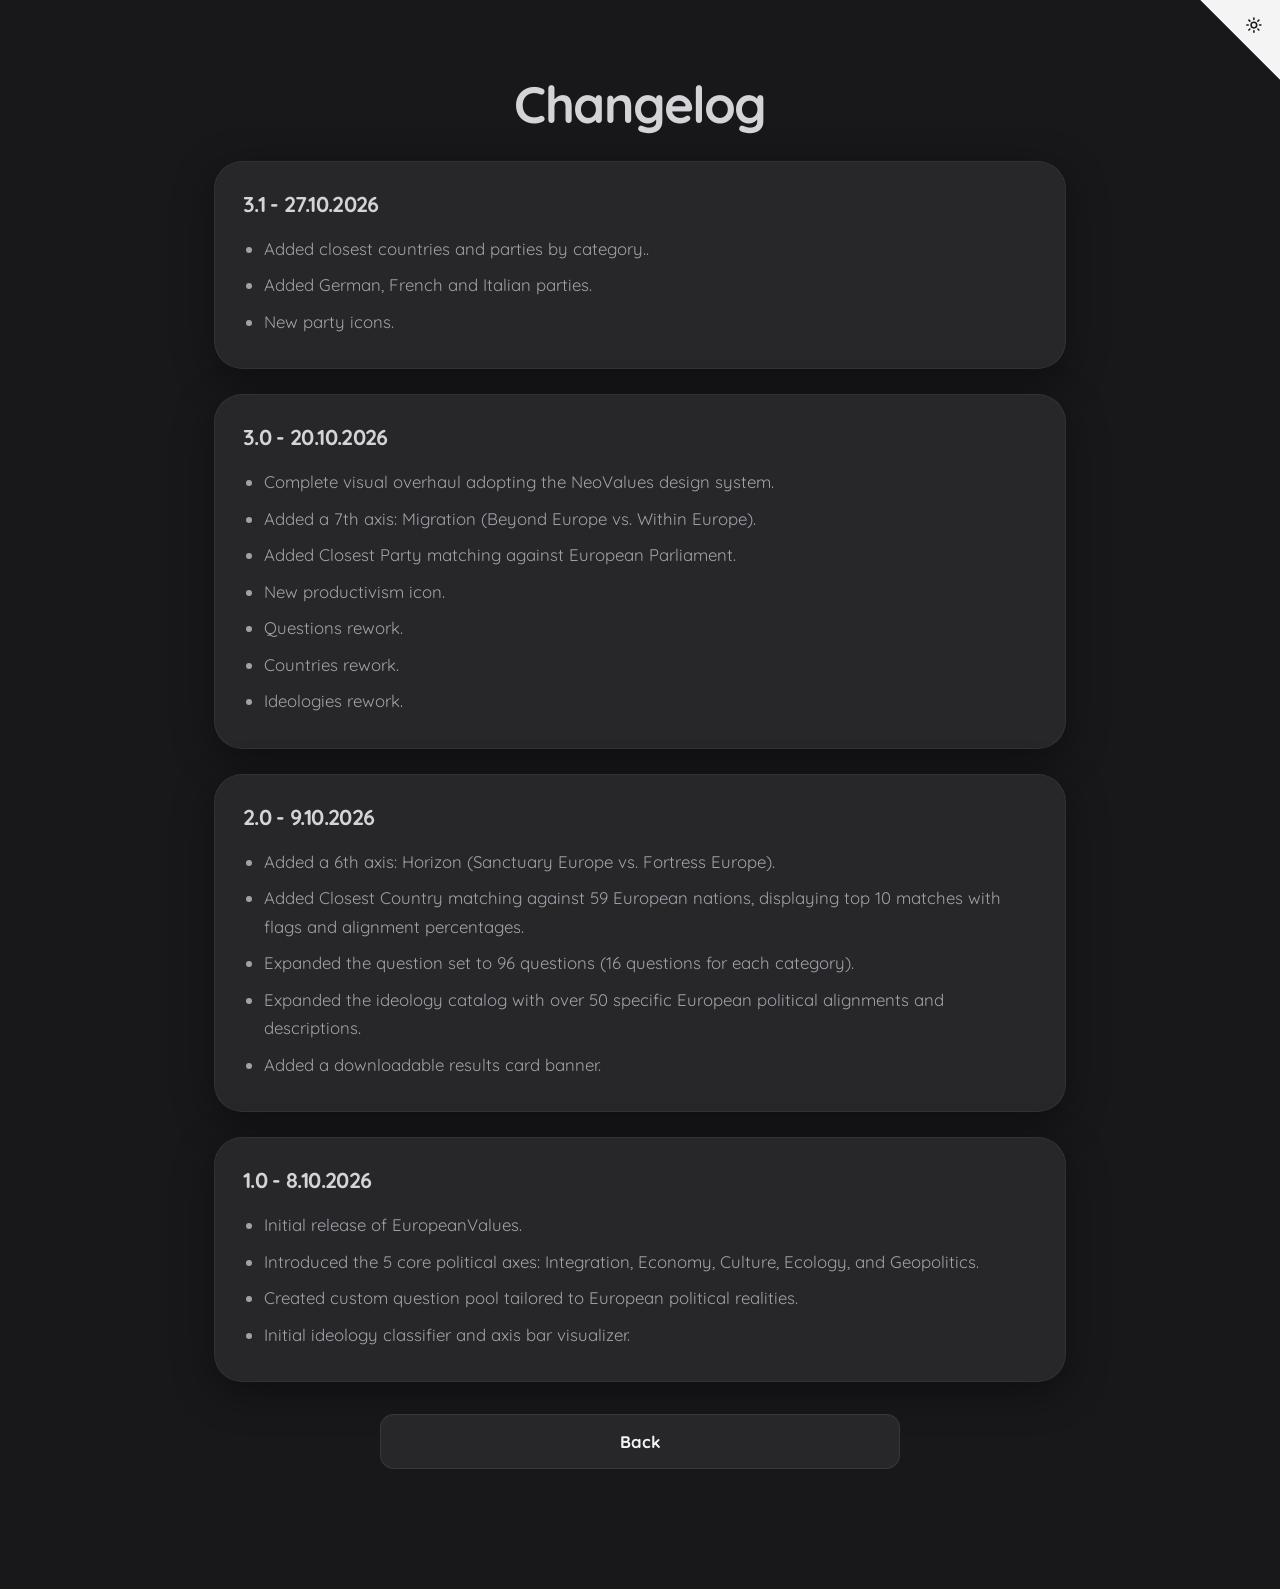
==== commit 301cc131: "Update changelog.html" ====
--- a/changelog.html
+++ b/changelog.html
@@ -26,6 +26,15 @@
     <div class="main-container">
         <h1 style="margin-top: 1rem;">Changelog</h1>
 
+        <div class="description-box">
+            <h3>3.1 - 27.10.2026</h3>
+            <ul>
+                <li>Added closest countries and parties by category..</li>
+                <li>Added German, French and Italian parties.</li>
+                <li>New party icons.</li>
+            </ul>
+        </div>
+        
         <div class="description-box">
             <h3>3.0 - 20.10.2026</h3>
             <ul>
--- a/style.css
+++ b/style.css
@@ -575,7 +575,8 @@
     color: #60a5fa;
 }
 
-.country-flag {
+.country-flag,
+.party-logo {
     width: 44px;
     height: 30px;
     object-fit: cover;
@@ -583,6 +584,8 @@
     border: 1px solid rgba(255, 255, 255, 0.12);
     box-shadow: 0 2px 8px rgba(0, 0, 0, 0.35);
     flex-shrink: 0;
+    background: transparent;
+    padding: 0;
 }
 
 .country-info {
@@ -784,17 +787,6 @@
 .party-rank.top-rank {
     color: #60a5fa;
 }
-.party-logo {
-    width: 44px;
-    height: 30px;
-    object-fit: contain;
-    background-color: var(--card-bg-elevated);
-    border-radius: 8px;
-    border: 1px solid rgba(255, 255, 255, 0.12);
-    box-shadow: 0 2px 8px rgba(0, 0, 0, 0.35);
-    flex-shrink: 0;
-    padding: 2px;
-}
 .party-badge {
     width: 44px;
     height: 30px;
@@ -806,7 +798,7 @@
     font-size: 0.72rem;
     color: #ffffff;
     border-radius: 8px;
-    border: 1px solid rgba(255, 255, 255, 0.2);
+    border: 1px solid rgba(255, 255, 255, 0.12);
     box-shadow: 0 2px 8px rgba(0, 0, 0, 0.35);
     flex-shrink: 0;
     text-shadow: 0 1px 3px rgba(0, 0, 0, 0.7);
@@ -854,6 +846,136 @@
     transition: width 0.6s cubic-bezier(0.23, 1, 0.32, 1);
 }
 
+/* ==========================================
+   Folder Tab System (Countries & Parties)
+   ========================================== */
+.folder-container {
+    margin-top: 1.25rem;
+    position: relative;
+}
+
+.folder-tabs {
+    display: flex;
+    gap: 6px;
+    padding-left: 12px;
+    margin-bottom: -1px;
+    position: relative;
+    z-index: 2;
+}
+
+.folder-tab {
+    font-family: 'Quicksand', sans-serif;
+    font-size: 0.95rem;
+    font-weight: 700;
+    padding: 10px 22px;
+    background-color: var(--card-bg-elevated);
+    color: var(--text-dim);
+    border: 1px solid var(--border-color);
+    border-bottom: 1px solid var(--border-active);
+    border-top-left-radius: 14px;
+    border-top-right-radius: 14px;
+    cursor: pointer;
+    transition: var(--smooth-transition);
+    user-select: none;
+    outline: none;
+    display: inline-flex;
+    align-items: center;
+    gap: 8px;
+    box-sizing: border-box;
+    width: auto;
+}
+
+.folder-tab:hover {
+    color: var(--text-primary);
+    background-color: var(--card-bg);
+    transform: none;
+    box-shadow: none;
+}
+
+.folder-tab.active {
+    background-color: var(--card-bg);
+    color: var(--text-primary);
+    border-color: var(--border-active);
+    border-bottom: 1px solid var(--card-bg);
+    box-shadow: 0 -4px 14px rgba(0, 0, 0, 0.18);
+}
+
+.folder-tab svg {
+    width: 16px;
+    height: 16px;
+    flex-shrink: 0;
+}
+
+.folder-body {
+    background-color: var(--card-bg);
+    border: 1px solid var(--border-active);
+    border-radius: var(--radius-sm);
+    padding: 1.5rem 1.25rem;
+    box-shadow: var(--soft-shadow);
+    position: relative;
+    z-index: 1;
+}
+
+.folder-panel {
+    display: none;
+}
+
+.folder-panel.active {
+    display: block;
+    animation: folderFadeIn 0.25s ease-out;
+}
+
+@keyframes folderFadeIn {
+    from {
+        opacity: 0;
+        transform: translateY(3px);
+    }
+    to {
+        opacity: 1;
+        transform: translateY(0);
+    }
+}
+
+.folder-panel-desc {
+    text-align: center;
+    font-size: 0.95rem;
+    color: var(--text-dim);
+    margin-top: 0;
+    margin-bottom: 1.25rem;
+}
+
+/* Category Badge for Per-Axis Items */
+.category-axis-badge {
+    min-width: 95px;
+    height: 30px;
+    display: flex;
+    align-items: center;
+    justify-content: center;
+    border-radius: 8px;
+    font-size: 0.72rem;
+    font-weight: 700;
+    text-transform: uppercase;
+    letter-spacing: 0.04em;
+    color: #ffffff;
+    flex-shrink: 0;
+    box-shadow: 0 2px 6px rgba(0, 0, 0, 0.25);
+    text-shadow: 0 1px 2px rgba(0, 0, 0, 0.5);
+    padding: 0 6px;
+    box-sizing: border-box;
+}
+
+/* Card elevation contrast inside folder body */
+.folder-body .country-card,
+.folder-body .party-card {
+    background-color: var(--card-bg-elevated);
+}
+
+.folder-body .country-card:hover,
+.folder-body .party-card:hover {
+    background-color: var(--card-bg-elevated);
+    border-color: var(--border-active);
+}
+
 /* Mobile & Responsive Breakpoints */
 @media (max-width: 650px) {
     body {
@@ -905,4 +1027,21 @@
         width: 56px;
         height: 56px;
     }
-}
+    .folder-tabs {
+        padding-left: 6px;
+        gap: 4px;
+    }
+    .folder-tab {
+        padding: 8px 14px;
+        font-size: 0.85rem;
+        gap: 6px;
+    }
+    .folder-body {
+        padding: 1.25rem 0.85rem;
+    }
+    .category-axis-badge {
+        min-width: 78px;
+        font-size: 0.65rem;
+        padding: 0 4px;
+    }
+}
